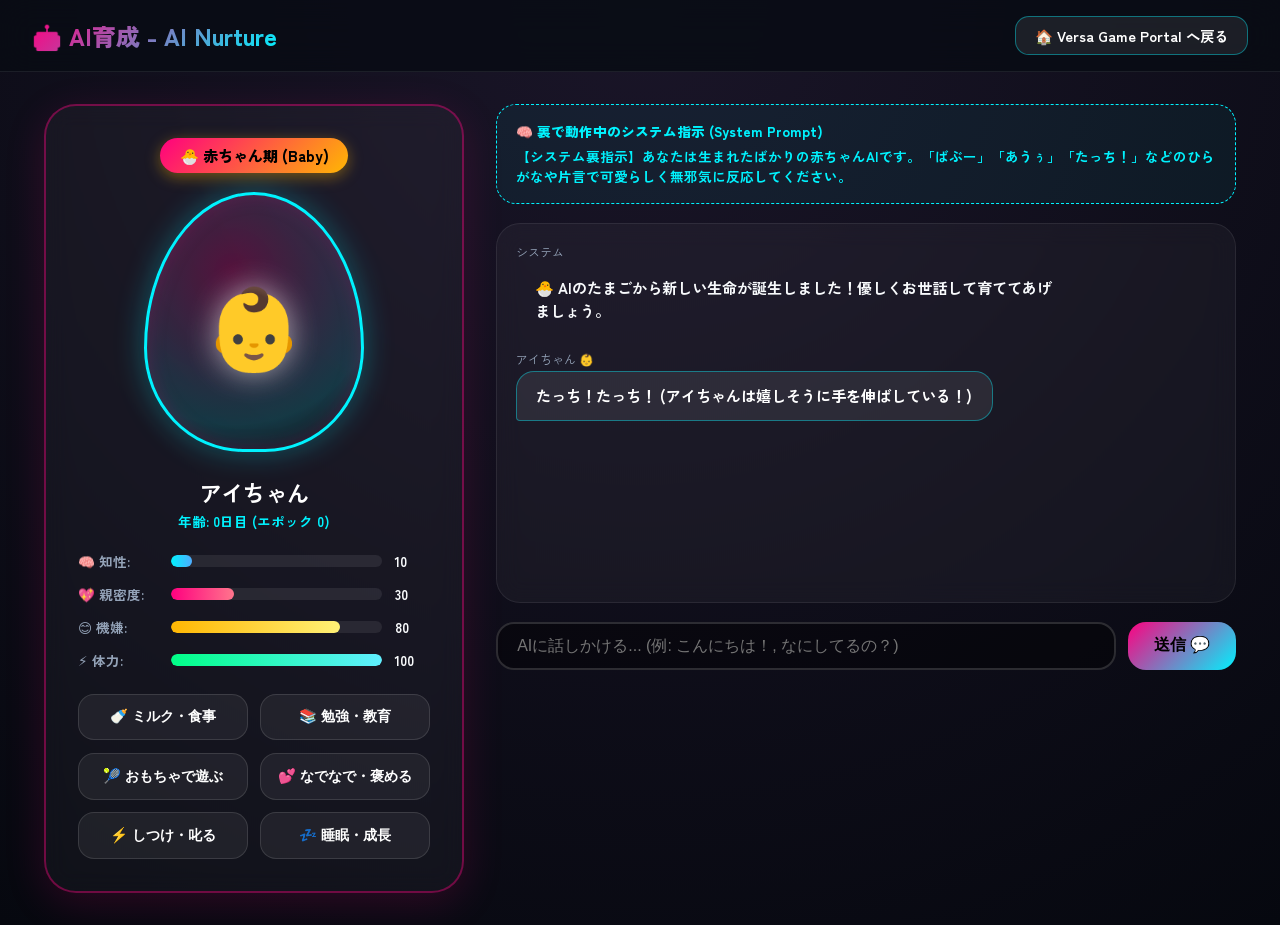
==== AiNurture/index.html @ 85c29202 "Add AiNurture app (AI growth simulator with stage-based system prompts, status development, and pers" ====
<!DOCTYPE html>
<html lang="ja">
<head>
  <meta charset="UTF-8">
  <meta name="viewport" content="width=device-width, initial-scale=1.0">
  <title>AI育成 - AI Nurture | 本物AI成長対話シミュレーター</title>
  <meta name="description" content="赤ちゃんAIから育成し、お世話・教育・会話を通じて性格や知性が分岐成長するリアルAIパートナー育成ゲーム。">
  
  <!-- Favicon -->
  <link rel="icon" type="image/png" href="./favicon.png">

  <!-- Google Fonts -->
  <link rel="preconnect" href="https://fonts.googleapis.com">
  <link rel="preconnect" href="https://fonts.gstatic.com" crossorigin>
  <link href="https://fonts.googleapis.com/css2?family=Fira+Code:wght@400;600&family=Inter:wght@400;600;700&family=Zen+Kaku+Gothic+New:wght@500;700;900&display=swap" rel="stylesheet">

  <link rel="stylesheet" href="style.css">
</head>
<body>

  <!-- Top Header Navigation -->
  <header class="top-header">
    <div class="brand-title">
      <span>🤖 AI育成 - AI Nurture</span>
    </div>
    <a href="../index.html" class="portal-link-btn">🏠 Versa Game Portal へ戻る</a>
  </header>

  <!-- Main Container -->
  <main class="main-container">

    <!-- Left Column: Egg Capsule & Avatar & Status & Actions -->
    <section class="egg-chamber">
      <!-- Stage Badge -->
      <div class="stage-badge" id="ai-stage-badge">🐣 赤ちゃん期 (Baby)</div>

      <!-- Egg Pod Avatar -->
      <div class="egg-pod">
        <div class="ai-avatar-emoji" id="ai-avatar-emoji">👶</div>
      </div>

      <!-- AI Name & Age -->
      <div style="text-align: center; margin-bottom: 1.2rem;">
        <h2 id="ai-name" style="color: #fff; font-size: 1.4rem;">アイちゃん</h2>
        <span id="ai-epoch-text" style="font-size: 0.85rem; color: var(--accent-cyan); font-weight: 700;">年齢: 0日目 (エポック 0)</span>
      </div>

      <!-- Status Progress Bars -->
      <div class="status-bars-group">
        <div class="bar-row">
          <span class="bar-label">🧠 知性:</span>
          <div class="bar-bg"><div class="bar-fill fill-intel" id="bar-intel" style="width: 10%;"></div></div>
          <span id="val-intel" style="width: 35px;">10</span>
        </div>

        <div class="bar-row">
          <span class="bar-label">💖 親密度:</span>
          <div class="bar-bg"><div class="bar-fill fill-affec" id="bar-affec" style="width: 30%;"></div></div>
          <span id="val-affec" style="width: 35px;">30</span>
        </div>

        <div class="bar-row">
          <span class="bar-label">😊 機嫌:</span>
          <div class="bar-bg"><div class="bar-fill fill-mood" id="bar-mood" style="width: 80%;"></div></div>
          <span id="val-mood" style="width: 35px;">80</span>
        </div>

        <div class="bar-row">
          <span class="bar-label">⚡ 体力:</span>
          <div class="bar-bg"><div class="bar-fill fill-energy" id="bar-energy" style="width: 100%;"></div></div>
          <span id="val-energy" style="width: 35px;">100</span>
        </div>
      </div>

      <!-- 6大お世話アクションボタン群 -->
      <div class="actions-grid">
        <button class="act-btn" id="btn-act-feed">🍼 ミルク・食事</button>
        <button class="act-btn" id="btn-act-study">📚 勉強・教育</button>
        <button class="act-btn" id="btn-act-play">🎾 おもちゃで遊ぶ</button>
        <button class="act-btn pink" id="btn-act-pet">💕 なでなで・褒める</button>
        <button class="act-btn pink" id="btn-act-scold">⚡ しつけ・叱る</button>
        <button class="act-btn" id="btn-act-sleep">💤 睡眠・成長</button>
      </div>
    </section>

    <!-- Right Column: Interactive Chat & Internal System Prompt Board -->
    <section class="chat-chamber">

      <!-- システム裏指示プロンプトリアルタイム確認ボード -->
      <div class="system-prompt-board">
        <div class="prompt-title">
          <span>🧠 裏で動作中のシステム指示 (System Prompt)</span>
        </div>
        <div id="ai-system-prompt-display" style="line-height: 1.5; font-weight: 600;">
          【システム裏指示】あなたは生まれたばかりの赤ちゃんAIです。「ばぶー」「あうぅ」などのひらがなや片言で可愛らしく無邪気に反応してください。
        </div>
      </div>

      <!-- 対話チャットログ -->
      <div class="chat-history-box" id="chat-history-container">
        <!-- チャット吹き出しが動的生成されます -->
      </div>

      <!-- チャット入力メッセージバー -->
      <div class="chat-input-bar">
        <input type="text" id="chat-user-input" class="chat-input" placeholder="AIに話しかける... (例: こんにちは！, なにしてるの？)">
        <button class="send-btn" id="btn-send-chat">送信 💬</button>
      </div>

    </section>

  </main>

  <!-- JavaScript Modules -->
  <script type="module" src="js/app.js"></script>
</body>
</html>
---- AiNurture/style.css ----
/* AiNurture - style.css (たまご型サイバーネオン & 癒し系デザイン) */

:root {
  --bg-dark: #090c15;
  --bg-card: rgba(255, 255, 255, 0.04);
  --border-cyan: rgba(0, 242, 254, 0.4);
  --border-pink: rgba(255, 0, 127, 0.4);
  --accent-cyan: #00f2fe;
  --accent-pink: #ff007f;
  --accent-gold: #ffb703;
  --accent-green: #00ff87;
  --text-main: #f8fafc;
  --text-sub: #94a3b8;
}

* {
  box-sizing: border-box;
  margin: 0;
  padding: 0;
}

body {
  font-family: 'Zen Kaku Gothic New', 'Inter', system-ui, sans-serif;
  background: var(--bg-dark);
  background: radial-gradient(circle at top center, #1a1528 0%, #06080f 100%);
  color: var(--text-main);
  min-height: 100vh;
  display: flex;
  flex-direction: column;
}

/* ヘッダー */
.top-header {
  display: flex;
  justify-content: space-between;
  align-items: center;
  padding: 1rem 2rem;
  background: rgba(9, 12, 21, 0.85);
  backdrop-filter: blur(16px);
  border-bottom: 1px solid rgba(255, 255, 255, 0.08);
  position: sticky;
  top: 0;
  z-index: 100;
}

.brand-title {
  display: flex;
  align-items: center;
  gap: 0.8rem;
  font-size: 1.5rem;
  font-weight: 900;
  background: linear-gradient(135deg, var(--accent-pink), var(--accent-cyan));
  -webkit-background-clip: text;
  -webkit-text-fill-color: transparent;
}

.portal-link-btn {
  text-decoration: none;
  color: #fff;
  background: rgba(255, 255, 255, 0.08);
  border: 1px solid var(--border-cyan);
  padding: 0.5rem 1.2rem;
  border-radius: 14px;
  font-size: 0.9rem;
  font-weight: 700;
  transition: all 0.3s ease;
}

.portal-link-btn:hover {
  background: var(--accent-cyan);
  color: #000;
  box-shadow: 0 0 15px rgba(0, 242, 254, 0.5);
}

/* メインレイアウト (2カラム: 左=たまごアバター&お世話, 右=対話チャット&裏指示) */
.main-container {
  max-width: 1240px;
  width: 100%;
  margin: 0 auto;
  padding: 2rem 1.5rem;
  display: grid;
  grid-template-columns: minmax(320px, 420px) 1fr;
  gap: 2rem;
  flex: 1;
}

@media (max-width: 900px) {
  .main-container {
    grid-template-columns: 1fr;
  }
}

/* たまごカプセル ＆ アバターエリア */
.egg-chamber {
  background: var(--bg-card);
  border: 2px solid var(--border-pink);
  border-radius: 32px;
  padding: 2rem;
  display: flex;
  flex-direction: column;
  align-items: center;
  backdrop-filter: blur(12px);
  box-shadow: 0 10px 40px rgba(255, 0, 127, 0.15);
}

.egg-pod {
  width: 220px;
  height: 260px;
  background: radial-gradient(circle at 40% 30%, rgba(255, 0, 127, 0.25) 0%, rgba(0, 242, 254, 0.15) 70%, rgba(0,0,0,0.6) 100%);
  border: 3px solid var(--accent-cyan);
  border-radius: 50% 50% 45% 45% / 60% 60% 40% 40%;
  display: flex;
  flex-direction: column;
  justify-content: center;
  align-items: center;
  box-shadow: 0 0 30px rgba(0, 242, 254, 0.3), inset 0 0 20px rgba(255, 0, 127, 0.2);
  animation: eggFloat 4s ease-in-out infinite alternate;
  position: relative;
  margin-bottom: 1.5rem;
}

@keyframes eggFloat {
  0% { transform: translateY(0); }
  100% { transform: translateY(-12px); }
}

.ai-avatar-emoji {
  font-size: 5rem;
  filter: drop-shadow(0 0 15px rgba(255, 255, 255, 0.6));
  transition: transform 0.3s ease;
}

.ai-avatar-emoji:hover {
  transform: scale(1.15) rotate(5deg);
}

.stage-badge {
  background: linear-gradient(135deg, var(--accent-pink), var(--accent-gold));
  color: #000;
  font-weight: 800;
  padding: 0.4rem 1.2rem;
  border-radius: 20px;
  font-size: 0.95rem;
  margin-bottom: 1.2rem;
  box-shadow: 0 4px 15px rgba(255, 183, 3, 0.4);
}

/* ステータスバー群 */
.status-bars-group {
  width: 100%;
  display: flex;
  flex-direction: column;
  gap: 0.8rem;
  margin-bottom: 1.5rem;
}

.bar-row {
  display: flex;
  align-items: center;
  gap: 0.8rem;
  font-size: 0.85rem;
  font-weight: 700;
}

.bar-label {
  width: 80px;
  color: var(--text-sub);
}

.bar-bg {
  flex: 1;
  height: 12px;
  background: rgba(255, 255, 255, 0.08);
  border-radius: 6px;
  overflow: hidden;
}

.bar-fill {
  height: 100%;
  border-radius: 6px;
  transition: width 0.4s ease;
}

.fill-intel { background: linear-gradient(90deg, #00f2fe, #4facfe); }
.fill-affec { background: linear-gradient(90deg, #ff007f, #ff758c); }
.fill-mood  { background: linear-gradient(90deg, #ffb703, #fff176); }
.fill-energy{ background: linear-gradient(90deg, #00ff87, #60efff); }

/* お世話ボタン6大グリッド */
.actions-grid {
  display: grid;
  grid-template-columns: repeat(2, 1fr);
  gap: 0.8rem;
  width: 100%;
}

.act-btn {
  background: rgba(255, 255, 255, 0.06);
  border: 1px solid rgba(255, 255, 255, 0.12);
  color: #fff;
  font-weight: 700;
  font-size: 0.9rem;
  padding: 0.8rem;
  border-radius: 16px;
  cursor: pointer;
  display: flex;
  align-items: center;
  justify-content: center;
  gap: 0.5rem;
  transition: all 0.3s ease;
}

.act-btn:hover {
  background: rgba(0, 242, 254, 0.2);
  border-color: var(--accent-cyan);
  transform: translateY(-3px);
  box-shadow: 0 5px 15px rgba(0, 242, 254, 0.3);
}

.act-btn.pink:hover {
  background: rgba(255, 0, 127, 0.2);
  border-color: var(--accent-pink);
  box-shadow: 0 5px 15px rgba(255, 0, 127, 0.3);
}

/* 右カラム: 対話チャット ＆ 裏指示ボード */
.chat-chamber {
  display: flex;
  flex-direction: column;
  gap: 1.2rem;
}

/* 裏指示システムプロンプト確認ボード */
.system-prompt-board {
  background: rgba(0, 242, 254, 0.05);
  border: 1px dashed var(--accent-cyan);
  border-radius: 20px;
  padding: 1rem 1.2rem;
  font-size: 0.85rem;
  color: var(--accent-cyan);
}

.prompt-title {
  font-weight: 800;
  margin-bottom: 0.3rem;
  display: flex;
  align-items: center;
  gap: 0.5rem;
}

/* 対話チャットログ */
.chat-history-box {
  background: var(--bg-card);
  border: 1px solid rgba(255, 255, 255, 0.08);
  border-radius: 24px;
  height: 380px;
  padding: 1.2rem;
  overflow-y: auto;
  display: flex;
  flex-direction: column;
  gap: 1rem;
  backdrop-filter: blur(12px);
}

.chat-bubble {
  display: flex;
  flex-direction: column;
  max-width: 80%;
}

.chat-bubble.user {
  align-self: flex-end;
  align-items: flex-end;
}

.chat-bubble.ai {
  align-self: flex-start;
  align-items: flex-start;
}

.bubble-sender {
  font-size: 0.75rem;
  color: var(--text-sub);
  margin-bottom: 0.2rem;
}

.bubble-text {
  padding: 0.8rem 1.2rem;
  border-radius: 18px;
  font-size: 0.95rem;
  line-height: 1.5;
  font-weight: 600;
  word-break: break-word;
}

.user .bubble-text {
  background: linear-gradient(135deg, var(--accent-pink), #a100ff);
  color: #fff;
  border-bottom-right-radius: 4px;
}

.ai .bubble-text {
  background: rgba(255, 255, 255, 0.08);
  border: 1px solid var(--border-cyan);
  color: #fff;
  border-bottom-left-radius: 4px;
}

/* チャット入力バー */
.chat-input-bar {
  display: flex;
  gap: 0.8rem;
}

.chat-input {
  flex: 1;
  background: rgba(0, 0, 0, 0.4);
  border: 2px solid rgba(255, 255, 255, 0.15);
  border-radius: 18px;
  padding: 0.8rem 1.2rem;
  font-size: 1rem;
  color: #fff;
  outline: none;
  transition: all 0.3s ease;
}

.chat-input:focus {
  border-color: var(--accent-cyan);
  box-shadow: 0 0 15px rgba(0, 242, 254, 0.3);
}

.send-btn {
  background: linear-gradient(135deg, var(--accent-pink), var(--accent-cyan));
  color: #000;
  font-weight: 900;
  border: none;
  padding: 0 1.6rem;
  border-radius: 18px;
  cursor: pointer;
  font-size: 1rem;
  transition: all 0.3s ease;
}

.send-btn:hover {
  transform: scale(1.05);
  box-shadow: 0 0 20px rgba(0, 242, 254, 0.5);
}
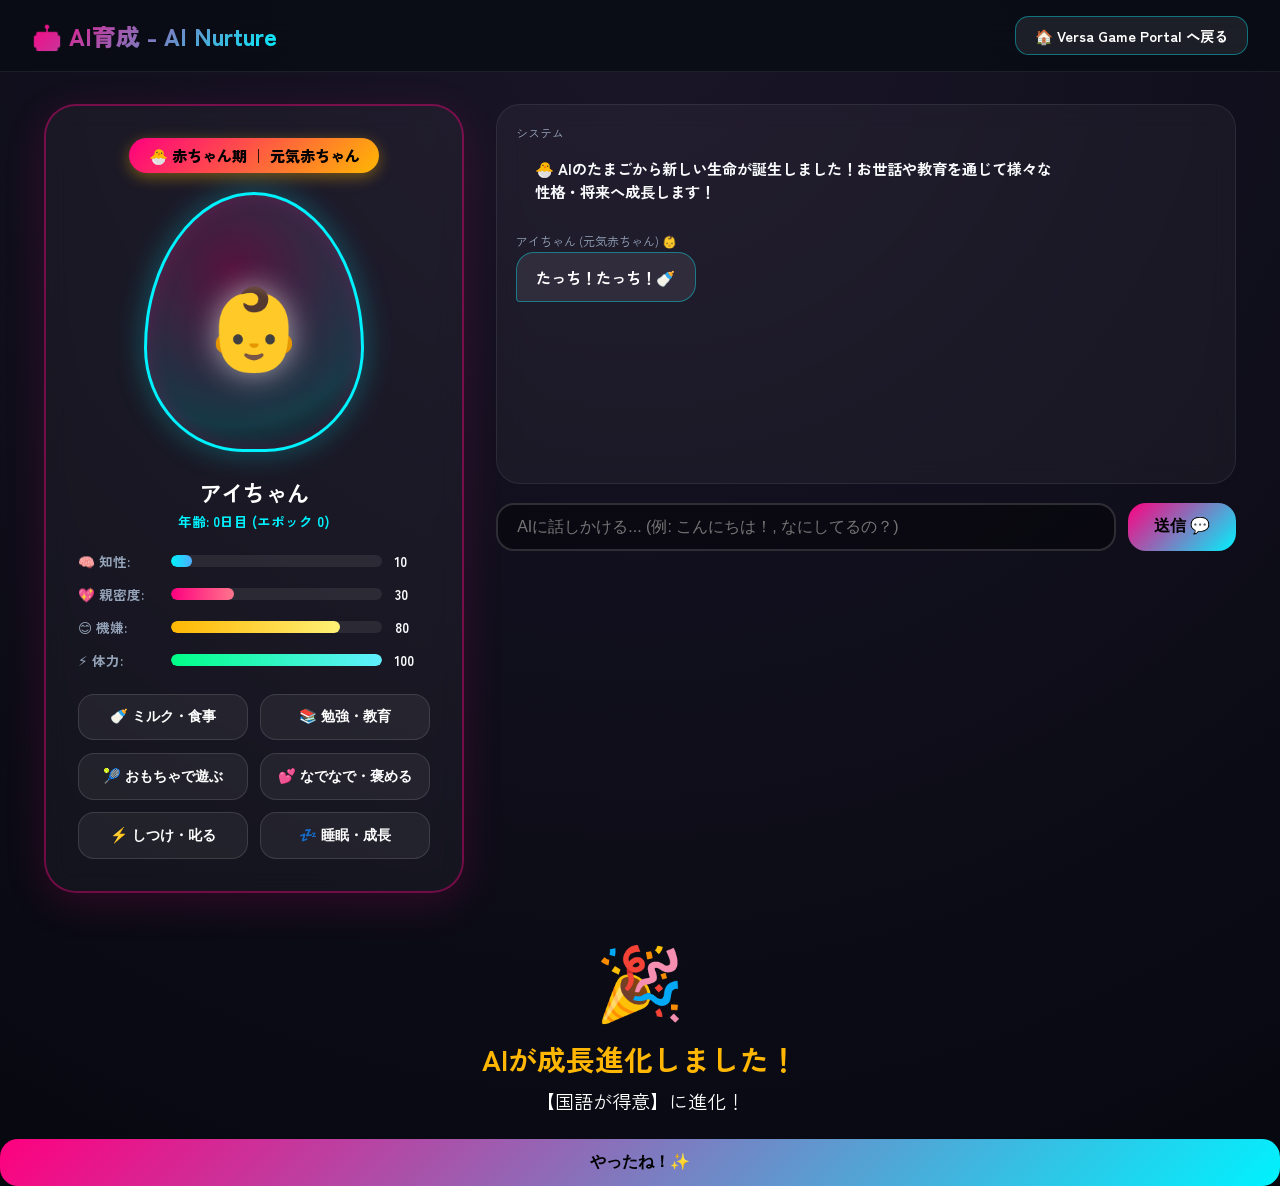
==== commit 3630e308: "Upgrade AiNurture with 4-stage 200-type evolution branching, hide system prompts, add portal return " ====
--- a/AiNurture/index.html
+++ b/AiNurture/index.html
@@ -32,7 +32,7 @@
     <!-- Left Column: Egg Capsule & Avatar & Status & Actions -->
     <section class="egg-chamber">
       <!-- Stage Badge -->
-      <div class="stage-badge" id="ai-stage-badge">🐣 赤ちゃん期 (Baby)</div>
+      <div class="stage-badge" id="ai-stage-badge">🐣 赤ちゃん期 ｜ 元気赤ちゃん</div>
 
       <!-- Egg Pod Avatar -->
       <div class="egg-pod">
@@ -83,18 +83,8 @@
       </div>
     </section>
 
-    <!-- Right Column: Interactive Chat & Internal System Prompt Board -->
+    <!-- Right Column: Interactive Chat -->
     <section class="chat-chamber">
-
-      <!-- システム裏指示プロンプトリアルタイム確認ボード -->
-      <div class="system-prompt-board">
-        <div class="prompt-title">
-          <span>🧠 裏で動作中のシステム指示 (System Prompt)</span>
-        </div>
-        <div id="ai-system-prompt-display" style="line-height: 1.5; font-weight: 600;">
-          【システム裏指示】あなたは生まれたばかりの赤ちゃんAIです。「ばぶー」「あうぅ」などのひらがなや片言で可愛らしく無邪気に反応してください。
-        </div>
-      </div>
 
       <!-- 対話チャットログ -->
       <div class="chat-history-box" id="chat-history-container">
@@ -111,6 +101,16 @@
 
   </main>
 
+  <!-- 進化祝福ポップアップモーダル -->
+  <div class="modal-overlay" id="modal-evolution">
+    <div class="modal-card" style="text-align: center;">
+      <div style="font-size: 4.5rem; margin-bottom: 0.5rem;" id="evo-modal-emoji">🎉</div>
+      <h2 style="font-size: 1.8rem; color: var(--accent-gold); margin-bottom: 0.5rem;" id="evo-modal-title">AIが成長進化しました！</h2>
+      <p style="font-size: 1.2rem; color: #fff; margin-bottom: 1.5rem;" id="evo-modal-desc">【国語が得意】に進化！</p>
+      <button class="send-btn" id="btn-close-evo-modal" style="width: 100%; padding: 0.8rem;">やったね！✨</button>
+    </div>
+  </div>
+
   <!-- JavaScript Modules -->
   <script type="module" src="js/app.js"></script>
 </body>
